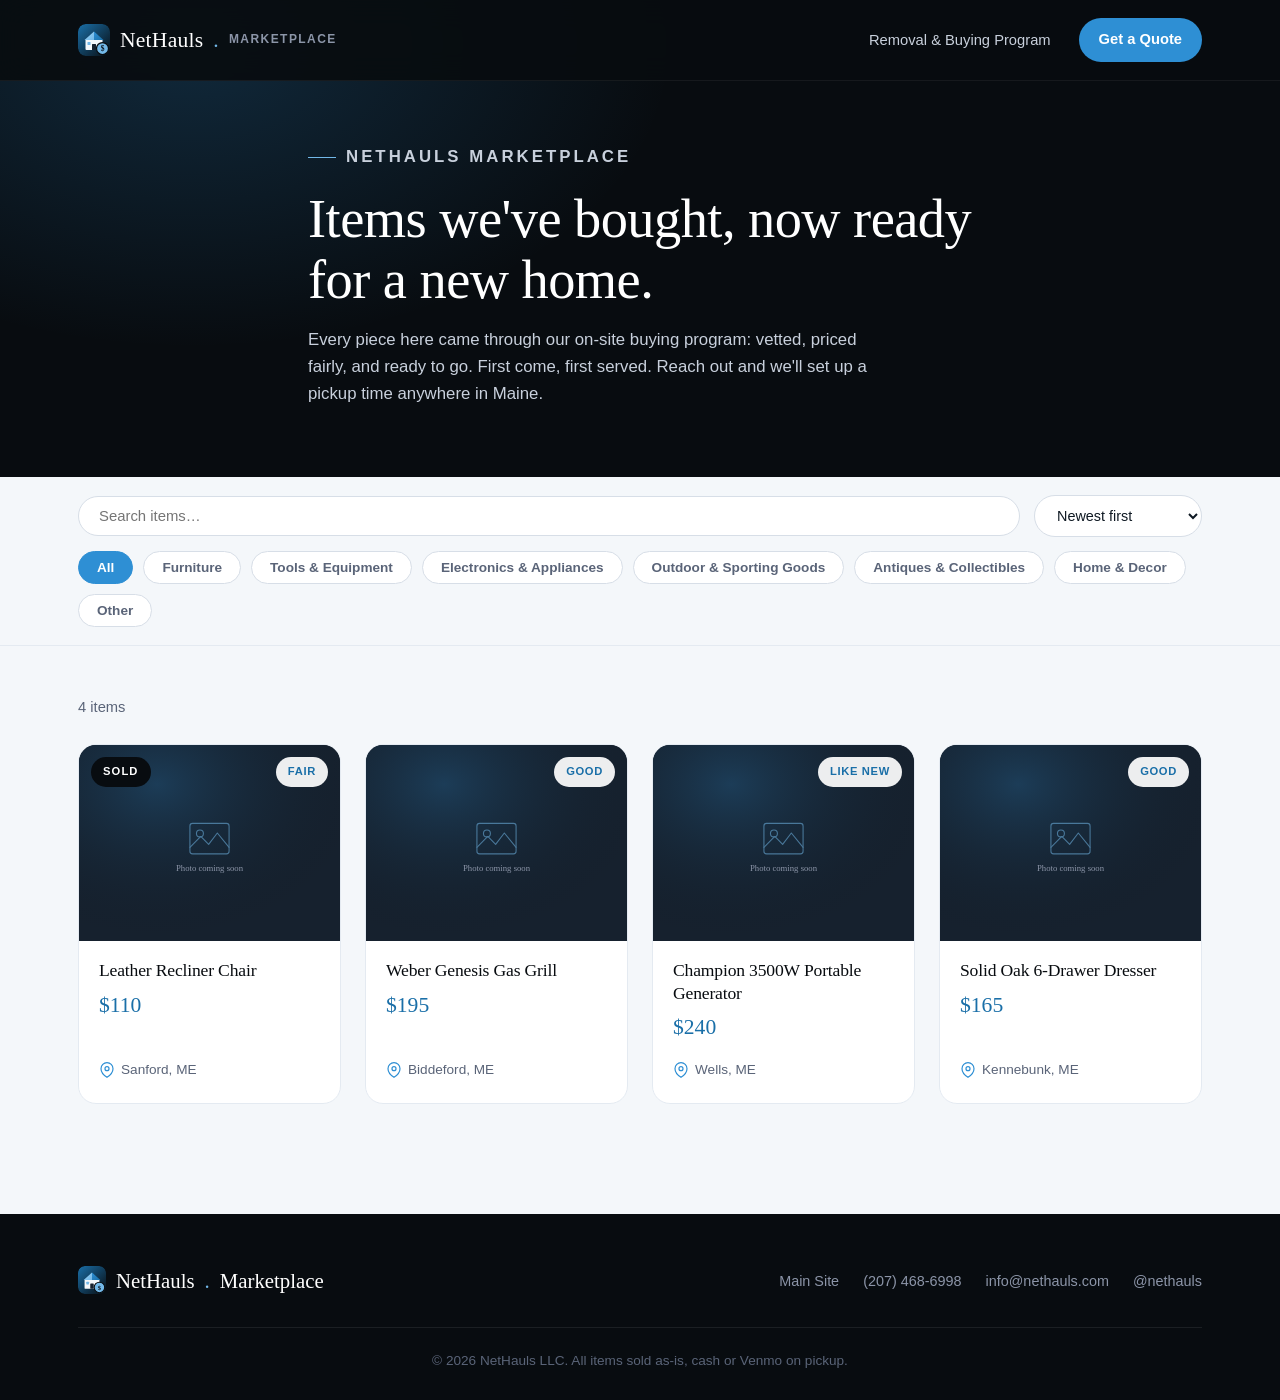
==== marketplace/index.html @ 6e2fc03b "Add NetHauls logo mark and apply across nav, footer, and favicons A low-poly house icon with a cash " ====
<!DOCTYPE html>
<html lang="en">
<head>
<meta charset="UTF-8">
<meta name="viewport" content="width=device-width, initial-scale=1.0">
<title>NetHauls Marketplace | Items for Sale Across Maine</title>
<meta name="description" content="Browse items NetHauls has picked up through our on-site buying program. Furniture, tools, electronics, and more for sale across Maine.">
<link rel="icon" href="../assets/logo-icon.svg" type="image/svg+xml">
<style>
  :root {
    --black: #080C10;
    --dark: #0F1923;
    --dark-mid: #16212E;
    --white: #FFFFFF;
    --off-white: #F4F7FA;
    --blue-deep: #1A6FA8;
    --blue: #2E8FD4;
    --blue-light: #72B8E8;
    --blue-pale: #DCF0FC;
    --silver: #8C95A8;
    --silver-light: #C8D0DC;
    --silver-dark: #5A6478;

    --serif: Georgia, 'Times New Roman', Times, serif;
    --sans: -apple-system, BlinkMacSystemFont, 'Segoe UI', Roboto, Helvetica, Arial, sans-serif;

    --ease: cubic-bezier(0.16, 1, 0.3, 1);
    --container: 1180px;
  }

  * { margin: 0; padding: 0; box-sizing: border-box; }
  html { scroll-behavior: smooth; }

  @media (prefers-reduced-motion: reduce) {
    html { scroll-behavior: auto; }
    *, *::before, *::after {
      animation-duration: 0.01ms !important;
      animation-iteration-count: 1 !important;
      transition-duration: 0.01ms !important;
      scroll-behavior: auto !important;
    }
  }

  body {
    font-family: var(--sans);
    color: var(--dark);
    background: var(--off-white);
    line-height: 1.6;
    -webkit-font-smoothing: antialiased;
    overflow-x: hidden;
  }

  img { max-width: 100%; display: block; }
  a { color: inherit; text-decoration: none; }
  button { font-family: inherit; }

  h1, h2, h3, h4 {
    font-family: var(--serif);
    font-weight: 400;
    letter-spacing: -0.01em;
    color: var(--black);
  }

  .container { max-width: var(--container); margin: 0 auto; padding: 0 28px; }

  .reveal {
    opacity: 0;
    transform: translateY(24px);
    transition: opacity 0.7s var(--ease), transform 0.7s var(--ease);
    will-change: opacity, transform;
  }
  .reveal.is-visible { opacity: 1; transform: translateY(0); }

  /* ---------- Nav ---------- */
  .nav {
    position: fixed; top: 0; left: 0; right: 0; z-index: 1000;
    padding: 18px 0; background: rgba(8,12,16,0.92); backdrop-filter: blur(14px);
    -webkit-backdrop-filter: blur(14px); border-bottom: 1px solid rgba(255,255,255,0.06);
  }
  .nav-inner { display: flex; align-items: center; justify-content: space-between; gap: 24px; }
  .nav-logo { display: flex; align-items: center; gap: 10px; font-family: var(--serif); font-size: 1.35rem; color: var(--white); letter-spacing: 0.01em; }
  .nav-logo span { color: var(--blue-light); }
  .nav-logo small { font-size: 0.75rem; font-family: var(--sans); color: var(--silver); letter-spacing: 0.12em; text-transform: uppercase; font-weight: 600; }
  .nav-logo img { width: 32px; height: 32px; border-radius: 8px; flex-shrink: 0; }
  .nav-links { display: flex; align-items: center; gap: 28px; list-style: none; }
  .nav-links a { color: var(--silver-light); font-size: 0.92rem; transition: color 0.25s ease; }
  .nav-links a:hover { color: var(--white); }
  .nav-cta {
    display: inline-flex; align-items: center; gap: 8px; background: var(--blue); color: var(--white) !important;
    padding: 10px 20px; border-radius: 999px; font-size: 0.88rem; font-weight: 600;
    transition: background 0.25s ease, transform 0.25s ease;
  }
  .nav-cta:hover { background: var(--blue-light); transform: translateY(-1px); }

  /* ---------- Header / hero ---------- */
  .mp-hero {
    background: var(--black); color: var(--white); padding: 140px 0 70px; position: relative; overflow: hidden;
  }
  .mp-hero::before {
    content: ''; position: absolute; inset: 0;
    background: radial-gradient(ellipse 800px 500px at 15% 10%, rgba(46,143,212,0.22), transparent 60%);
    pointer-events: none;
  }
  .mp-hero-inner { position: relative; z-index: 1; max-width: 720px; }
  .eyebrow {
    display: inline-flex; align-items: center; gap: 10px; font-size: 0.78rem;
    letter-spacing: 0.18em; text-transform: uppercase; color: var(--blue-light); font-weight: 700; margin-bottom: 18px;
  }
  .eyebrow::before { content: ''; width: 28px; height: 1px; background: var(--blue-light); }
  .mp-hero h1 { font-size: clamp(2.2rem, 5vw, 3.4rem); line-height: 1.12; color: var(--white); margin-bottom: 16px; }
  .mp-hero p { color: var(--silver-light); font-size: 1.05rem; max-width: 560px; }

  /* ---------- Filter bar ---------- */
  .filter-bar {
    position: sticky; top: 64px; z-index: 100;
    background: var(--off-white); border-bottom: 1px solid #E4EAF1;
    padding: 18px 0;
  }
  .filter-row { display: flex; align-items: center; gap: 14px; flex-wrap: wrap; }
  .search-input {
    flex: 1 1 220px; border: 1px solid #D7DEE7; border-radius: 999px; padding: 11px 20px;
    font-size: 0.93rem; font-family: var(--sans); color: var(--dark); background: var(--white);
    transition: border-color 0.25s ease, box-shadow 0.25s ease;
  }
  .search-input:focus { outline: none; border-color: var(--blue); box-shadow: 0 0 0 3px var(--blue-pale); }
  .sort-select {
    border: 1px solid #D7DEE7; border-radius: 999px; padding: 11px 18px; font-size: 0.9rem;
    font-family: var(--sans); color: var(--dark); background: var(--white); cursor: pointer;
  }
  .category-row { display: flex; gap: 10px; flex-wrap: wrap; margin-top: 14px; }
  .category-pill {
    border: 1px solid #D7DEE7; background: var(--white); border-radius: 999px; padding: 8px 18px;
    font-size: 0.85rem; font-weight: 600; color: var(--silver-dark); cursor: pointer;
    transition: all 0.25s var(--ease);
  }
  .category-pill:hover { border-color: var(--blue); color: var(--blue-deep); }
  .category-pill.is-active { background: var(--blue); border-color: var(--blue); color: var(--white); }

  /* ---------- Product grid ---------- */
  .mp-section { padding: 50px 0 110px; }
  .results-meta { color: var(--silver-dark); font-size: 0.92rem; margin-bottom: 24px; }
  .product-grid {
    display: grid; grid-template-columns: repeat(auto-fill, minmax(260px, 1fr)); gap: 24px;
  }
  .product-card {
    background: var(--white); border: 1px solid #E4EAF1; border-radius: 18px; overflow: hidden;
    cursor: pointer; transition: transform 0.4s var(--ease), box-shadow 0.4s var(--ease), border-color 0.3s ease;
    display: flex; flex-direction: column;
  }
  .product-card:hover { transform: translateY(-5px); box-shadow: 0 18px 46px -24px rgba(8,12,16,0.25); border-color: var(--blue-pale); }
  .product-thumb { position: relative; aspect-ratio: 4 / 3; overflow: hidden; background: var(--dark-mid); }
  .product-thumb img { width: 100%; height: 100%; object-fit: cover; transition: transform 0.5s var(--ease); }
  .product-card:hover .product-thumb img { transform: scale(1.04); }
  .sold-badge {
    position: absolute; top: 12px; left: 12px; background: var(--black); color: var(--white);
    font-size: 0.7rem; font-weight: 700; letter-spacing: 0.1em; text-transform: uppercase;
    padding: 6px 12px; border-radius: 999px;
  }
  .condition-badge {
    position: absolute; top: 12px; right: 12px; background: rgba(255,255,255,0.92); color: var(--blue-deep);
    font-size: 0.7rem; font-weight: 700; letter-spacing: 0.06em; text-transform: uppercase;
    padding: 6px 12px; border-radius: 999px;
  }
  .product-body { padding: 18px 20px 22px; display: flex; flex-direction: column; gap: 6px; flex: 1; }
  .product-body h3 { font-size: 1.1rem; line-height: 1.3; }
  .product-price { font-family: var(--serif); font-size: 1.35rem; color: var(--blue-deep); }
  .product-location { color: var(--silver-dark); font-size: 0.85rem; margin-top: auto; padding-top: 8px; display: flex; align-items: center; gap: 6px; }
  .product-location svg { color: var(--blue); flex-shrink: 0; }

  .empty-state { text-align: center; padding: 80px 20px; color: var(--silver-dark); }
  .empty-state h3 { color: var(--black); margin-bottom: 10px; }

  /* ---------- Modal ---------- */
  .modal-overlay {
    position: fixed; inset: 0; background: rgba(8,12,16,0.7); backdrop-filter: blur(4px);
    display: flex; align-items: center; justify-content: center; padding: 24px; z-index: 2000;
    opacity: 0; pointer-events: none; transition: opacity 0.3s ease;
  }
  .modal-overlay.is-open { opacity: 1; pointer-events: auto; }
  .modal {
    background: var(--white); border-radius: 22px; max-width: 920px; width: 100%; max-height: 88vh;
    overflow-y: auto; display: grid; grid-template-columns: 1.1fr 1fr;
    transform: translateY(24px) scale(0.98); transition: transform 0.35s var(--ease);
  }
  .modal-overlay.is-open .modal { transform: translateY(0) scale(1); }
  .modal-media { background: var(--dark-mid); position: relative; }
  .modal-media img { width: 100%; height: 100%; object-fit: cover; min-height: 280px; }
  .modal-thumbs { display: flex; gap: 8px; padding: 12px; background: var(--black); flex-wrap: wrap; }
  .modal-thumbs img {
    width: 56px; height: 56px; object-fit: cover; border-radius: 8px; cursor: pointer;
    border: 2px solid transparent; transition: border-color 0.2s ease;
  }
  .modal-thumbs img.is-active { border-color: var(--blue-light); }
  .modal-info { padding: 36px; display: flex; flex-direction: column; }
  .modal-close {
    position: absolute; top: 16px; right: 16px; width: 38px; height: 38px; border-radius: 50%;
    background: rgba(8,12,16,0.6); color: var(--white); border: none; cursor: pointer;
    display: flex; align-items: center; justify-content: center; font-size: 1.2rem; z-index: 1;
    transition: background 0.2s ease;
  }
  .modal-close:hover { background: var(--blue); }
  .modal-info .condition-tag {
    display: inline-block; align-self: flex-start; background: var(--blue-pale); color: var(--blue-deep);
    font-size: 0.72rem; font-weight: 700; letter-spacing: 0.08em; text-transform: uppercase;
    padding: 6px 12px; border-radius: 999px; margin-bottom: 14px;
  }
  .modal-info h2 { font-size: 1.7rem; margin-bottom: 8px; }
  .modal-info .modal-price { font-family: var(--serif); font-size: 1.6rem; color: var(--blue-deep); margin-bottom: 16px; }
  .modal-info .modal-desc { color: var(--silver-dark); font-size: 0.98rem; margin-bottom: 22px; }
  .modal-info .modal-location { display: flex; align-items: center; gap: 8px; color: var(--silver-dark); font-size: 0.9rem; margin-bottom: 26px; }
  .modal-info .modal-location svg { color: var(--blue); }
  .modal-actions { display: flex; flex-direction: column; gap: 12px; margin-top: auto; }
  .btn {
    display: inline-flex; align-items: center; justify-content: center; gap: 10px;
    padding: 15px 28px; border-radius: 999px; font-size: 0.95rem; font-weight: 600;
    cursor: pointer; border: 1px solid transparent;
    transition: transform 0.3s var(--ease), background 0.3s ease, border-color 0.3s ease, color 0.3s ease;
  }
  .btn-primary { background: var(--blue); color: var(--white); }
  .btn-primary:hover { background: var(--blue-light); transform: translateY(-2px); }
  .btn-outline { background: transparent; color: var(--blue-deep); border-color: var(--blue-pale); }
  .btn-outline:hover { border-color: var(--blue); transform: translateY(-2px); }
  .modal-sold-note {
    background: var(--off-white); border: 1px solid #E4EAF1; border-radius: 12px;
    padding: 16px 18px; color: var(--silver-dark); font-size: 0.9rem; text-align: center;
  }

  /* ---------- Footer ---------- */
  .footer { background: var(--black); color: var(--silver); padding: 50px 0 28px; }
  .footer-inner { display: flex; justify-content: space-between; align-items: center; flex-wrap: wrap; gap: 16px; }
  .footer-brand { font-family: var(--serif); font-size: 1.3rem; color: var(--white); display: flex; align-items: center; gap: 10px; }
  .footer-brand span { color: var(--blue-light); }
  .footer-brand img { width: 28px; height: 28px; border-radius: 7px; }
  .footer-links { display: flex; gap: 24px; list-style: none; flex-wrap: wrap; }
  .footer-links a { font-size: 0.9rem; color: var(--silver); transition: color 0.25s ease; }
  .footer-links a:hover { color: var(--blue-light); }
  .footer-bottom { border-top: 1px solid rgba(255,255,255,0.08); margin-top: 30px; padding-top: 22px; font-size: 0.85rem; color: var(--silver-dark); text-align: center; }

  /* ---------- Responsive ---------- */
  @media (max-width: 720px) {
    .nav-links { display: none; }
    .filter-bar { top: 60px; }
    .modal { grid-template-columns: 1fr; }
    .modal-media img { min-height: 220px; }
    .modal-info { padding: 26px; }
  }
</style>
</head>
<body>

<!-- ============ NAV ============ -->
<nav class="nav">
  <div class="container nav-inner">
    <a href="../index.html" class="nav-logo"><img src="../assets/logo-icon.svg" alt="">NetHauls<span>.</span> <small>Marketplace</small></a>
    <ul class="nav-links">
      <li><a href="../nethauls/index.html">Removal &amp; Buying Program</a></li>
      <li><a href="../nethauls/index.html#contact" class="nav-cta">Get a Quote</a></li>
    </ul>
  </div>
</nav>

<!-- ============ HERO ============ -->
<header class="mp-hero">
  <div class="container mp-hero-inner">
    <p class="eyebrow">NetHauls Marketplace</p>
    <h1>Items we've bought, now ready for a new home.</h1>
    <p>Every piece here came through our on-site buying program: vetted, priced fairly, and ready to go. First come, first served. Reach out and we'll set up a pickup time anywhere in Maine.</p>
  </div>
</header>

<!-- ============ FILTER BAR ============ -->
<div class="filter-bar">
  <div class="container">
    <div class="filter-row">
      <input type="text" class="search-input" id="searchInput" placeholder="Search items&hellip;">
      <select class="sort-select" id="sortSelect">
        <option value="newest">Newest first</option>
        <option value="price-asc">Price: low to high</option>
        <option value="price-desc">Price: high to low</option>
      </select>
    </div>
    <div class="category-row" id="categoryRow"></div>
  </div>
</div>

<!-- ============ PRODUCT GRID ============ -->
<section class="mp-section">
  <div class="container">
    <p class="results-meta" id="resultsMeta"></p>
    <div class="product-grid" id="productGrid"></div>
    <div class="empty-state" id="emptyState" style="display:none;">
      <h3>No items match your search</h3>
      <p>Try a different category or clear your search.</p>
    </div>
  </div>
</section>

<!-- ============ MODAL ============ -->
<div class="modal-overlay" id="modalOverlay">
  <div class="modal" id="modal">
    <button class="modal-close" id="modalClose" aria-label="Close">&times;</button>
    <div class="modal-media">
      <img id="modalImage" src="" alt="">
      <div class="modal-thumbs" id="modalThumbs"></div>
    </div>
    <div class="modal-info">
      <span class="condition-tag" id="modalCondition"></span>
      <h2 id="modalTitle"></h2>
      <div class="modal-price" id="modalPrice"></div>
      <p class="modal-desc" id="modalDesc"></p>
      <div class="modal-location">
        <svg width="18" height="18" viewBox="0 0 24 24" fill="none" stroke="currentColor" stroke-width="1.8" stroke-linecap="round" stroke-linejoin="round"><path d="M21 10c0 7-9 13-9 13s-9-6-9-13a9 9 0 0 1 18 0z"/><circle cx="12" cy="10" r="3"/></svg>
        <span id="modalLocation"></span>
      </div>
      <div class="modal-actions" id="modalActions"></div>
    </div>
  </div>
</div>

<!-- ============ FOOTER ============ -->
<footer class="footer">
  <div class="container">
    <div class="footer-inner">
      <div class="footer-brand"><img src="../assets/logo-icon.svg" alt="">NetHauls<span>.</span> Marketplace</div>
      <ul class="footer-links">
        <li><a href="../nethauls/index.html">Main Site</a></li>
        <li><a href="tel:+12074686998">(207) 468-6998</a></li>
        <li><a href="mailto:info@nethauls.com">info@nethauls.com</a></li>
        <li><a href="https://instagram.com/nethauls" target="_blank" rel="noopener">@nethauls</a></li>
      </ul>
    </div>
    <div class="footer-bottom">
      &copy; <span id="year"></span> NetHauls LLC. All items sold as-is, cash or Venmo on pickup.
    </div>
  </div>
</footer>

<script src="products.js"></script>
<script>
  document.getElementById('year').textContent = new Date().getFullYear();

  let activeCategory = 'All';
  let searchTerm = '';
  let sortMode = 'newest';
  let activeModalImages = [];
  let activeModalIndex = 0;

  // ---- Build category pills ----
  const categoryRow = document.getElementById('categoryRow');
  const allCategories = ['All', ...CATEGORIES];
  allCategories.forEach(cat => {
    const pill = document.createElement('button');
    pill.className = 'category-pill' + (cat === 'All' ? ' is-active' : '');
    pill.textContent = cat;
    pill.dataset.category = cat;
    pill.addEventListener('click', () => {
      activeCategory = cat;
      document.querySelectorAll('.category-pill').forEach(p => p.classList.toggle('is-active', p === pill));
      render();
    });
    categoryRow.appendChild(pill);
  });

  // ---- Search & sort ----
  document.getElementById('searchInput').addEventListener('input', (e) => {
    searchTerm = e.target.value.trim().toLowerCase();
    render();
  });
  document.getElementById('sortSelect').addEventListener('change', (e) => {
    sortMode = e.target.value;
    render();
  });

  // ---- Render grid ----
  const grid = document.getElementById('productGrid');
  const emptyState = document.getElementById('emptyState');
  const resultsMeta = document.getElementById('resultsMeta');

  function getFiltered() {
    let items = PRODUCTS.slice().reverse(); // newest (last added) first by default
    if (activeCategory !== 'All') {
      items = items.filter(p => p.category === activeCategory);
    }
    if (searchTerm) {
      items = items.filter(p =>
        p.title.toLowerCase().includes(searchTerm) ||
        p.description.toLowerCase().includes(searchTerm) ||
        p.category.toLowerCase().includes(searchTerm)
      );
    }
    if (sortMode === 'price-asc') items.sort((a, b) => a.price - b.price);
    if (sortMode === 'price-desc') items.sort((a, b) => b.price - a.price);
    return items;
  }

  function render() {
    const items = getFiltered();
    grid.innerHTML = '';
    emptyState.style.display = items.length ? 'none' : 'block';
    resultsMeta.textContent = items.length === 1 ? '1 item' : items.length + ' items';

    items.forEach((p, i) => {
      const card = document.createElement('div');
      card.className = 'product-card reveal';
      card.innerHTML = `
        <div class="product-thumb">
          <img src="${p.images[0]}" alt="${p.title}" loading="lazy">
          ${p.sold ? '<span class="sold-badge">Sold</span>' : ''}
          <span class="condition-badge">${p.condition}</span>
        </div>
        <div class="product-body">
          <h3>${p.title}</h3>
          <div class="product-price">$${p.price}</div>
          <div class="product-location">
            <svg width="16" height="16" viewBox="0 0 24 24" fill="none" stroke="currentColor" stroke-width="1.8" stroke-linecap="round" stroke-linejoin="round"><path d="M21 10c0 7-9 13-9 13s-9-6-9-13a9 9 0 0 1 18 0z"/><circle cx="12" cy="10" r="3"/></svg>
            ${p.location}
          </div>
        </div>
      `;
      card.addEventListener('click', () => openModal(p));
      grid.appendChild(card);

      // observe for reveal animation
      revealObserver.observe(card);
    });
  }

  // ---- Reveal animation ----
  const revealObserver = new IntersectionObserver((entries) => {
    entries.forEach(entry => {
      if (entry.isIntersecting) {
        entry.target.classList.add('is-visible');
        revealObserver.unobserve(entry.target);
      }
    });
  }, { threshold: 0.1, rootMargin: '0px 0px -40px 0px' });

  // ---- Modal ----
  const modalOverlay = document.getElementById('modalOverlay');
  const modalImage = document.getElementById('modalImage');
  const modalThumbs = document.getElementById('modalThumbs');
  const modalTitle = document.getElementById('modalTitle');
  const modalPrice = document.getElementById('modalPrice');
  const modalDesc = document.getElementById('modalDesc');
  const modalCondition = document.getElementById('modalCondition');
  const modalLocation = document.getElementById('modalLocation');
  const modalActions = document.getElementById('modalActions');

  function openModal(p) {
    activeModalImages = p.images;
    activeModalIndex = 0;
    modalImage.src = p.images[0];
    modalImage.alt = p.title;
    modalTitle.textContent = p.title;
    modalPrice.textContent = '$' + p.price;
    modalDesc.textContent = p.description;
    modalCondition.textContent = p.condition + (p.sold ? ' · Sold' : '');
    modalLocation.textContent = p.location;

    modalThumbs.innerHTML = '';
    if (p.images.length > 1) {
      p.images.forEach((src, i) => {
        const t = document.createElement('img');
        t.src = src;
        t.className = i === 0 ? 'is-active' : '';
        t.addEventListener('click', () => {
          activeModalIndex = i;
          modalImage.src = src;
          modalThumbs.querySelectorAll('img').forEach((el, j) => el.classList.toggle('is-active', j === i));
        });
        modalThumbs.appendChild(t);
      });
    }

    modalActions.innerHTML = '';
    if (p.sold) {
      const note = document.createElement('div');
      note.className = 'modal-sold-note';
      note.textContent = "This item has sold, but similar items come through often. Check back or get in touch.";
      modalActions.appendChild(note);
    } else {
      const subject = encodeURIComponent('Marketplace inquiry: ' + p.title);
      const body = encodeURIComponent('Hi, I\'m interested in the ' + p.title + ' listed for $' + p.price + ' on the NetHauls Marketplace. Is it still available?');
      const callBtn = document.createElement('a');
      callBtn.href = 'tel:+12074686998';
      callBtn.className = 'btn btn-primary';
      callBtn.textContent = 'Call (207) 468-6998';
      const emailBtn = document.createElement('a');
      emailBtn.href = `mailto:info@nethauls.com?subject=${subject}&body=${body}`;
      emailBtn.className = 'btn btn-outline';
      emailBtn.textContent = 'Email About This Item';
      modalActions.appendChild(callBtn);
      modalActions.appendChild(emailBtn);
    }

    modalOverlay.classList.add('is-open');
    document.body.style.overflow = 'hidden';
  }

  function closeModal() {
    modalOverlay.classList.remove('is-open');
    document.body.style.overflow = '';
  }

  document.getElementById('modalClose').addEventListener('click', closeModal);
  modalOverlay.addEventListener('click', (e) => {
    if (e.target === modalOverlay) closeModal();
  });
  document.addEventListener('keydown', (e) => {
    if (e.key === 'Escape') closeModal();
  });

  render();
</script>

</body>
</html>
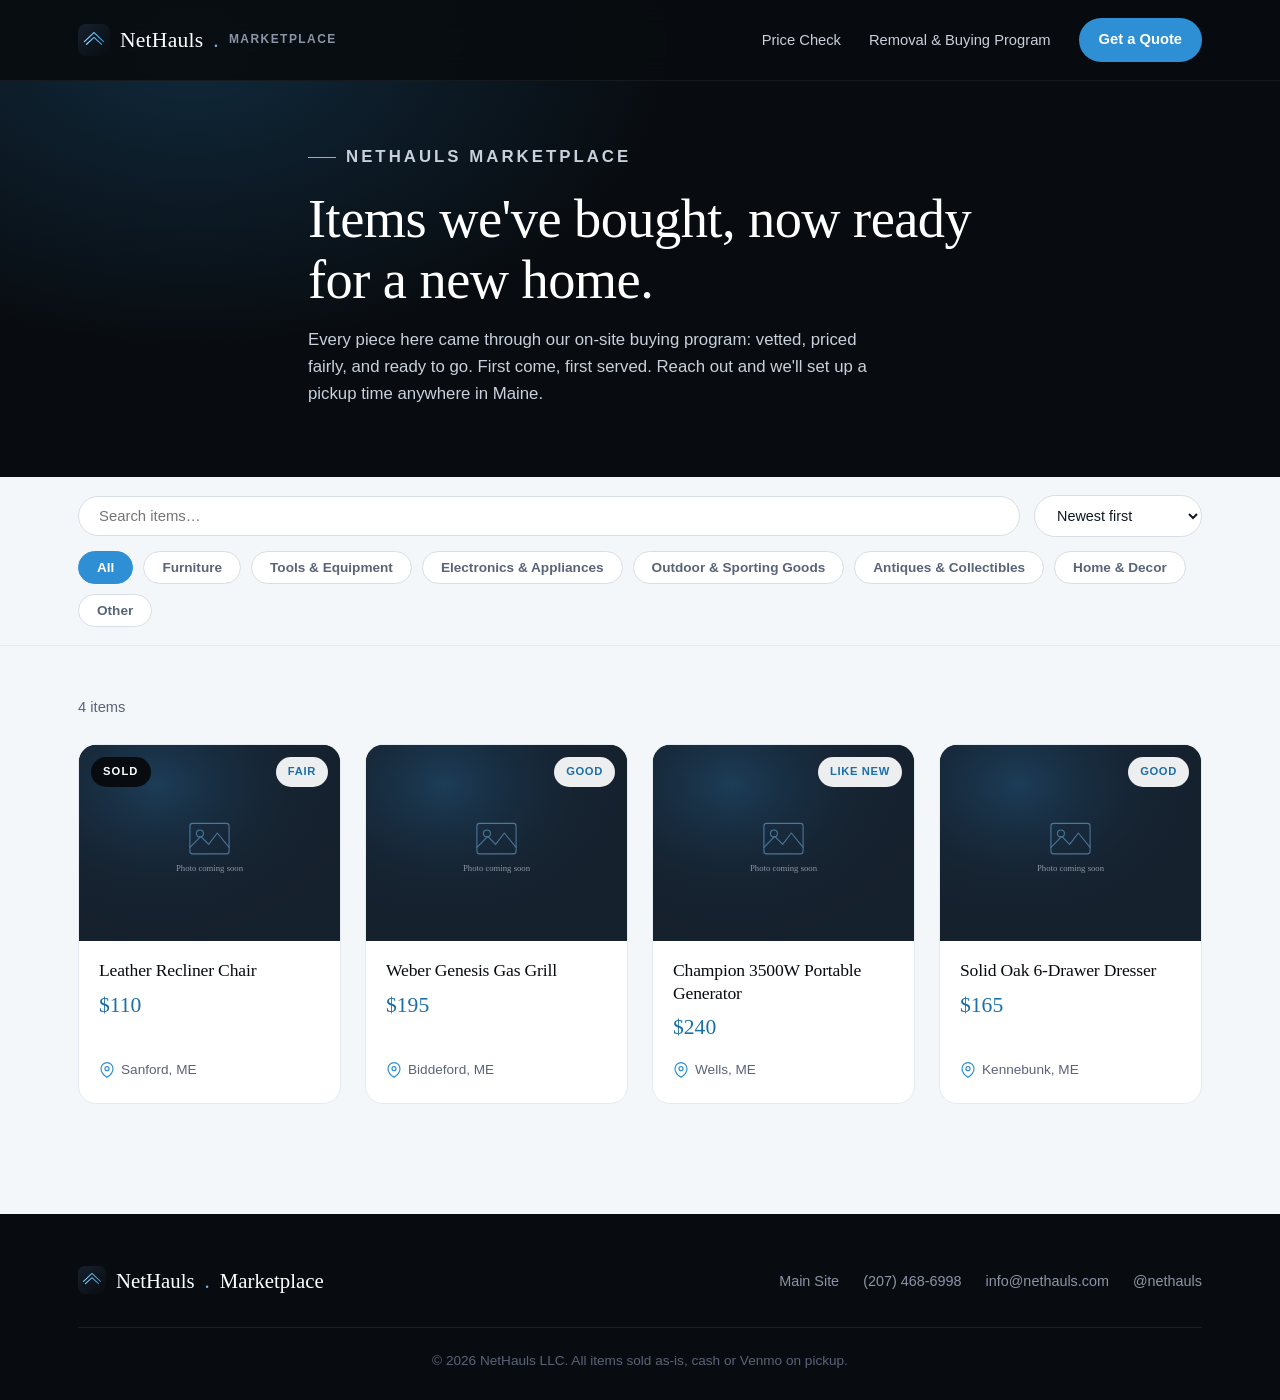
==== commit f6fb891f: "Add live eBay price-check tool for buying walkthroughs" ====
--- a/marketplace/index.html
+++ b/marketplace/index.html
@@ -253,6 +253,7 @@
   <div class="container nav-inner">
     <a href="../index.html" class="nav-logo"><img src="../assets/logo-icon.svg" alt="">NetHauls<span>.</span> <small>Marketplace</small></a>
     <ul class="nav-links">
+      <li><a href="price-check/">Price Check</a></li>
       <li><a href="../nethauls/index.html">Removal &amp; Buying Program</a></li>
       <li><a href="../nethauls/index.html#contact" class="nav-cta">Get a Quote</a></li>
     </ul>
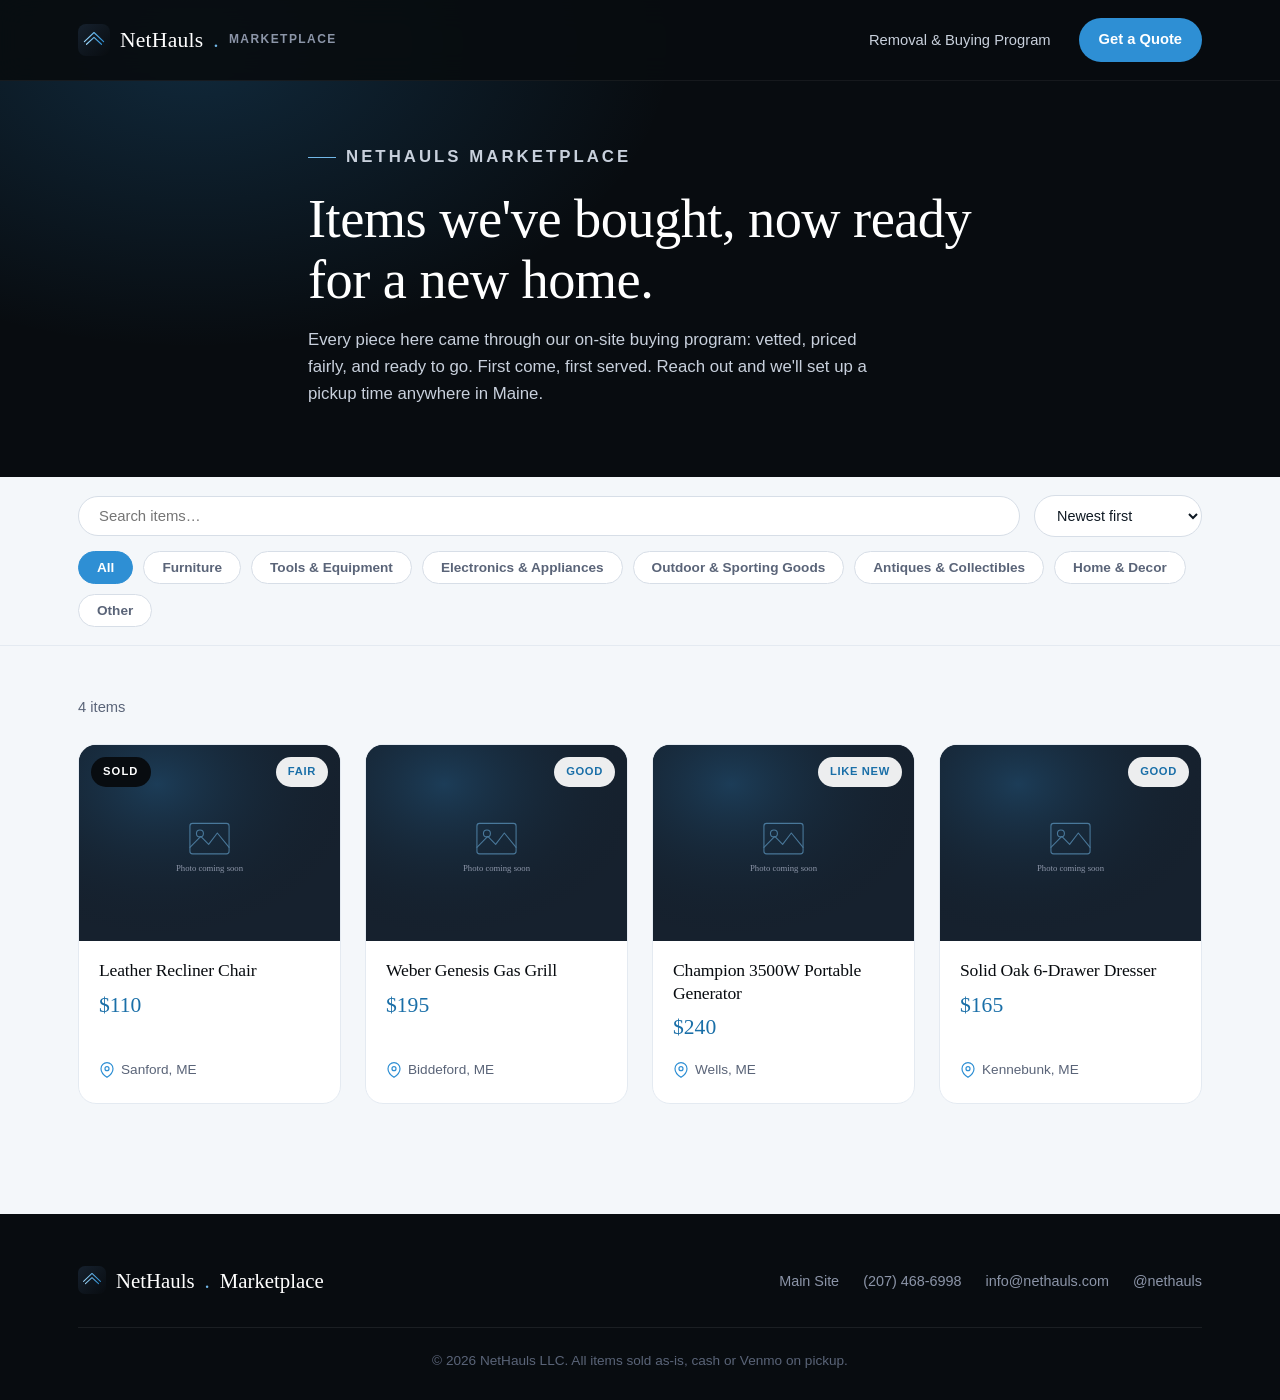
==== commit 84fa7e96: "Move price-check tool to internal planner, off public marketplace" ====
--- a/marketplace/index.html
+++ b/marketplace/index.html
@@ -253,7 +253,6 @@
   <div class="container nav-inner">
     <a href="../index.html" class="nav-logo"><img src="../assets/logo-icon.svg" alt="">NetHauls<span>.</span> <small>Marketplace</small></a>
     <ul class="nav-links">
-      <li><a href="price-check/">Price Check</a></li>
       <li><a href="../nethauls/index.html">Removal &amp; Buying Program</a></li>
       <li><a href="../nethauls/index.html#contact" class="nav-cta">Get a Quote</a></li>
     </ul>
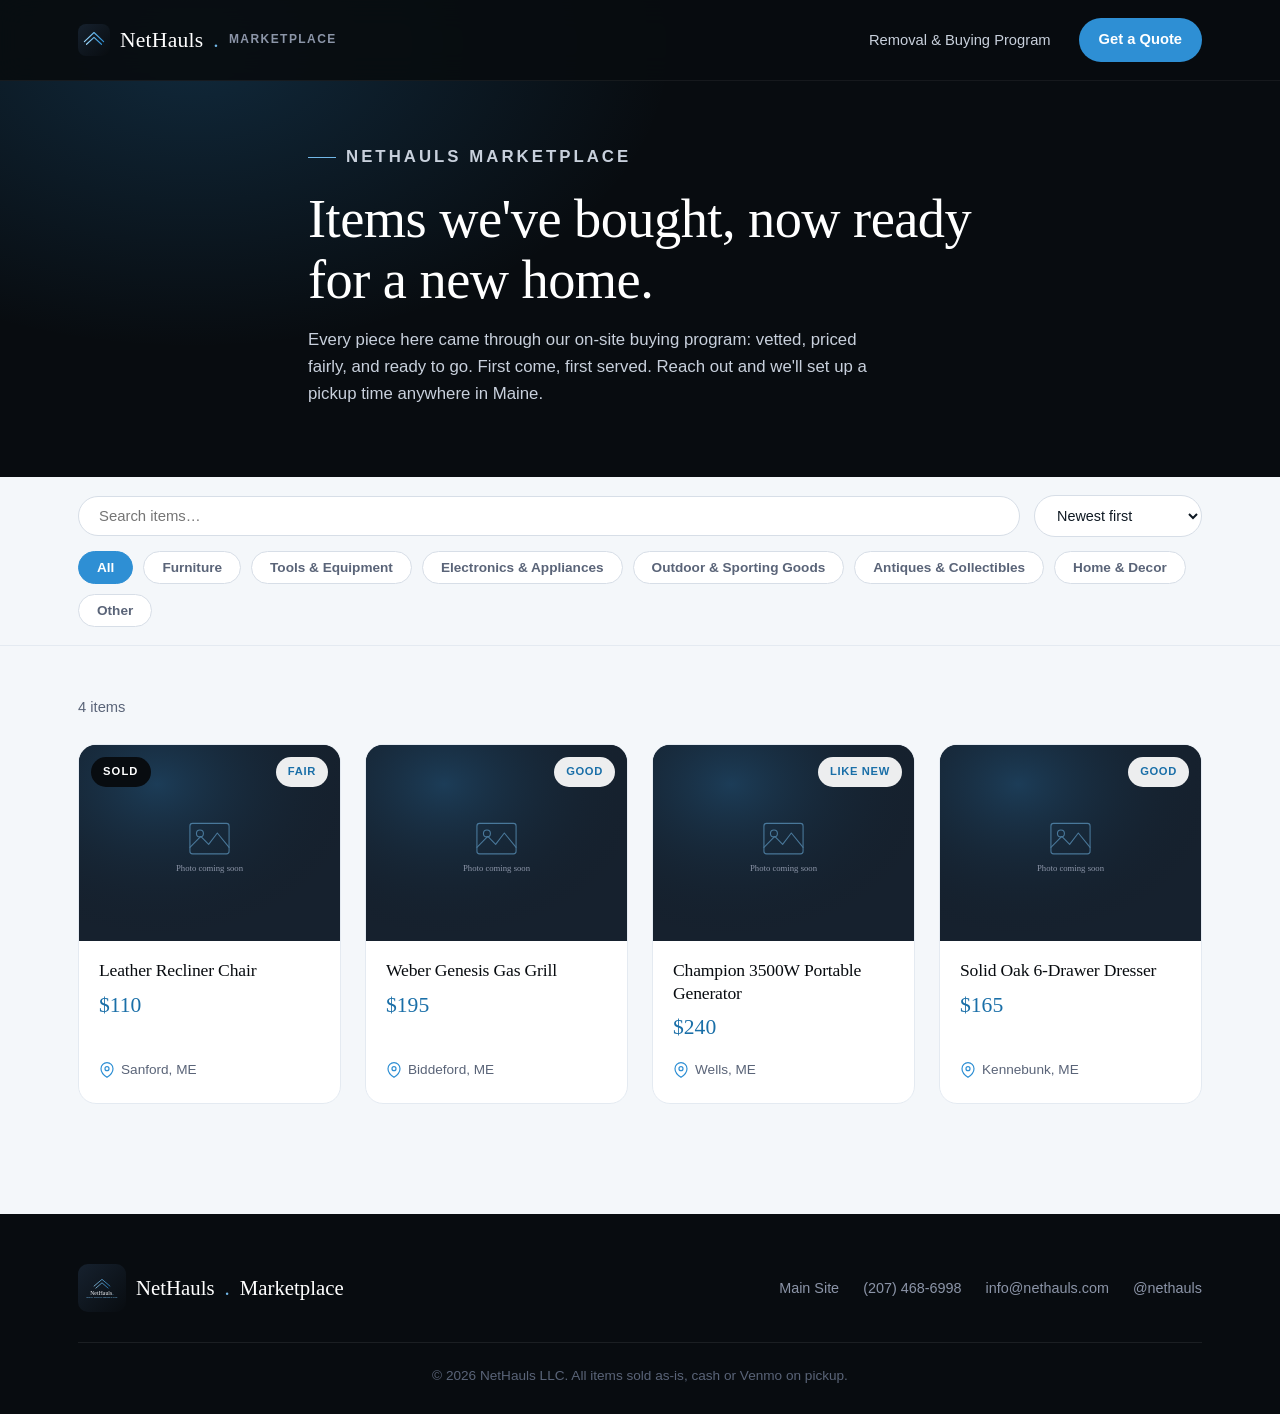
==== commit 028a6862: "Display full brand logo in footers and planner nav" ====
--- a/marketplace/index.html
+++ b/marketplace/index.html
@@ -6,6 +6,8 @@
 <title>NetHauls Marketplace | Items for Sale Across Maine</title>
 <meta name="description" content="Browse items NetHauls has picked up through our on-site buying program. Furniture, tools, electronics, and more for sale across Maine.">
 <link rel="icon" href="../assets/logo-icon.svg" type="image/svg+xml">
+<link rel="apple-touch-icon" href="../assets/logo-square.svg">
+<meta property="og:image" content="../assets/logo-square.svg">
 <style>
   :root {
     --black: #080C10;
@@ -209,6 +211,33 @@
   .modal-info .modal-desc { color: var(--silver-dark); font-size: 0.98rem; margin-bottom: 22px; }
   .modal-info .modal-location { display: flex; align-items: center; gap: 8px; color: var(--silver-dark); font-size: 0.9rem; margin-bottom: 26px; }
   .modal-info .modal-location svg { color: var(--blue); }
+
+  /* ---------- Delivery estimator ---------- */
+  .modal-delivery {
+    background: var(--off-white); border: 1px solid #E4EAF1; border-radius: 12px;
+    padding: 16px 18px; margin-bottom: 22px;
+  }
+  .modal-delivery h4 {
+    font-size: 0.78rem; font-weight: 700; letter-spacing: 0.06em; text-transform: uppercase;
+    color: var(--blue-deep); margin-bottom: 10px;
+  }
+  .delivery-row { display: flex; gap: 10px; }
+  .delivery-row input {
+    flex: 1; min-width: 0; padding: 11px 14px; border-radius: 999px; border: 1px solid var(--silver-light);
+    font-size: 0.95rem; font-family: inherit; color: var(--dark); background: var(--white);
+  }
+  .delivery-row input:focus { outline: 2px solid var(--blue-light); outline-offset: 1px; }
+  .delivery-row .btn-small {
+    padding: 11px 20px; border-radius: 999px; border: 1px solid transparent; background: var(--blue);
+    color: var(--white); font-size: 0.9rem; font-weight: 600; cursor: pointer; white-space: nowrap;
+    transition: background 0.25s ease, transform 0.25s ease;
+  }
+  .delivery-row .btn-small:hover { background: var(--blue-light); transform: translateY(-1px); }
+  .delivery-row .btn-small:disabled { opacity: 0.6; cursor: default; transform: none; }
+  .delivery-result { margin-top: 12px; font-size: 0.92rem; color: var(--silver-dark); }
+  .delivery-result strong { color: var(--blue-deep); }
+  .delivery-result.is-error { color: #C0392B; }
+
   .modal-actions { display: flex; flex-direction: column; gap: 12px; margin-top: auto; }
   .btn {
     display: inline-flex; align-items: center; justify-content: center; gap: 10px;
@@ -231,6 +260,7 @@
   .footer-brand { font-family: var(--serif); font-size: 1.3rem; color: var(--white); display: flex; align-items: center; gap: 10px; }
   .footer-brand span { color: var(--blue-light); }
   .footer-brand img { width: 28px; height: 28px; border-radius: 7px; }
+  .footer-brand .footer-logo-full { width: 48px; height: 48px; border-radius: 10px; }
   .footer-links { display: flex; gap: 24px; list-style: none; flex-wrap: wrap; }
   .footer-links a { font-size: 0.9rem; color: var(--silver); transition: color 0.25s ease; }
   .footer-links a:hover { color: var(--blue-light); }
@@ -312,6 +342,14 @@
         <svg width="18" height="18" viewBox="0 0 24 24" fill="none" stroke="currentColor" stroke-width="1.8" stroke-linecap="round" stroke-linejoin="round"><path d="M21 10c0 7-9 13-9 13s-9-6-9-13a9 9 0 0 1 18 0z"/><circle cx="12" cy="10" r="3"/></svg>
         <span id="modalLocation"></span>
       </div>
+      <div class="modal-delivery" id="modalDelivery">
+        <h4>Delivery Estimate</h4>
+        <div class="delivery-row">
+          <input type="text" id="deliveryZip" placeholder="Your ZIP code" maxlength="5" inputmode="numeric" pattern="[0-9]*">
+          <button type="button" class="btn-small" id="deliveryCalcBtn">Estimate</button>
+        </div>
+        <p class="delivery-result" id="deliveryResult"></p>
+      </div>
       <div class="modal-actions" id="modalActions"></div>
     </div>
   </div>
@@ -321,7 +359,7 @@
 <footer class="footer">
   <div class="container">
     <div class="footer-inner">
-      <div class="footer-brand"><img src="../assets/logo-icon.svg" alt="">NetHauls<span>.</span> Marketplace</div>
+      <div class="footer-brand"><img class="footer-logo-full" src="../assets/logo-square.svg" alt="">NetHauls<span>.</span> Marketplace</div>
       <ul class="footer-links">
         <li><a href="../nethauls/index.html">Main Site</a></li>
         <li><a href="tel:+12074686998">(207) 468-6998</a></li>
@@ -457,6 +495,11 @@
     modalCondition.textContent = p.condition + (p.sold ? ' · Sold' : '');
     modalLocation.textContent = p.location;
 
+    document.getElementById('deliveryZip').value = '';
+    const deliveryResult = document.getElementById('deliveryResult');
+    deliveryResult.textContent = '';
+    deliveryResult.className = 'delivery-result';
+
     modalThumbs.innerHTML = '';
     if (p.images.length > 1) {
       p.images.forEach((src, i) => {
@@ -510,6 +553,75 @@
     if (e.key === 'Escape') closeModal();
   });
 
+  // ---- Delivery distance estimate ----
+  // Pickup hub is the Arundel/Kennebunk area (town-level only, not a street address).
+  const ORIGIN_COORDS = { lat: 43.42, lng: -70.56 };
+  const FREE_RADIUS_MILES = 15;
+  const DELIVERY_BASE_FEE = 20;
+  // Round-trip fuel cost per mile of one-way distance: 2 * ($4/gal / 10 mpg)
+  const DELIVERY_PER_MILE = 0.80;
+  const MAX_DELIVERY_MILES = 75;
+
+  function milesBetween(lat1, lon1, lat2, lon2) {
+    const toRad = d => (d * Math.PI) / 180;
+    const R = 3958.8;
+    const dLat = toRad(lat2 - lat1);
+    const dLon = toRad(lon2 - lon1);
+    const a = Math.sin(dLat / 2) ** 2 + Math.cos(toRad(lat1)) * Math.cos(toRad(lat2)) * Math.sin(dLon / 2) ** 2;
+    return R * 2 * Math.atan2(Math.sqrt(a), Math.sqrt(1 - a));
+  }
+
+  async function estimateDeliveryFee() {
+    const zipInput = document.getElementById('deliveryZip');
+    const resultEl = document.getElementById('deliveryResult');
+    const btn = document.getElementById('deliveryCalcBtn');
+    const zip = zipInput.value.trim();
+
+    if (!/^\d{5}$/.test(zip)) {
+      resultEl.textContent = 'Enter a valid 5-digit ZIP code.';
+      resultEl.className = 'delivery-result is-error';
+      return;
+    }
+
+    btn.disabled = true;
+    btn.textContent = 'Checking…';
+    resultEl.className = 'delivery-result';
+    resultEl.textContent = '';
+
+    try {
+      const res = await fetch(`https://api.zippopotam.us/us/${zip}`);
+      if (!res.ok) throw new Error('zip not found');
+      const data = await res.json();
+      const place = data.places[0];
+      const lat = parseFloat(place.latitude);
+      const lng = parseFloat(place.longitude);
+      const miles = milesBetween(ORIGIN_COORDS.lat, ORIGIN_COORDS.lng, lat, lng);
+
+      if (miles > MAX_DELIVERY_MILES) {
+        resultEl.innerHTML = `That's about <strong>${Math.round(miles)} miles</strong> from our pickup area, outside our standard delivery range. Get in touch and we'll see what we can work out.`;
+      } else if (miles <= FREE_RADIUS_MILES) {
+        resultEl.innerHTML = `You're about <strong>${Math.round(miles)} miles</strong> away, within our free local pickup zone. <strong>No delivery fee.</strong>`;
+      } else {
+        const fee = Math.round(DELIVERY_BASE_FEE + (miles - FREE_RADIUS_MILES) * DELIVERY_PER_MILE);
+        resultEl.innerHTML = `You're about <strong>${Math.round(miles)} miles</strong> away. Estimated delivery: <strong>$${fee}</strong> (confirmed at booking).`;
+      }
+    } catch (err) {
+      resultEl.textContent = "Couldn't find that ZIP code. Double-check it or contact us for a delivery quote.";
+      resultEl.className = 'delivery-result is-error';
+    } finally {
+      btn.disabled = false;
+      btn.textContent = 'Estimate';
+    }
+  }
+
+  document.getElementById('deliveryCalcBtn').addEventListener('click', estimateDeliveryFee);
+  document.getElementById('deliveryZip').addEventListener('keydown', (e) => {
+    if (e.key === 'Enter') {
+      e.preventDefault();
+      estimateDeliveryFee();
+    }
+  });
+
   render();
 </script>
 
